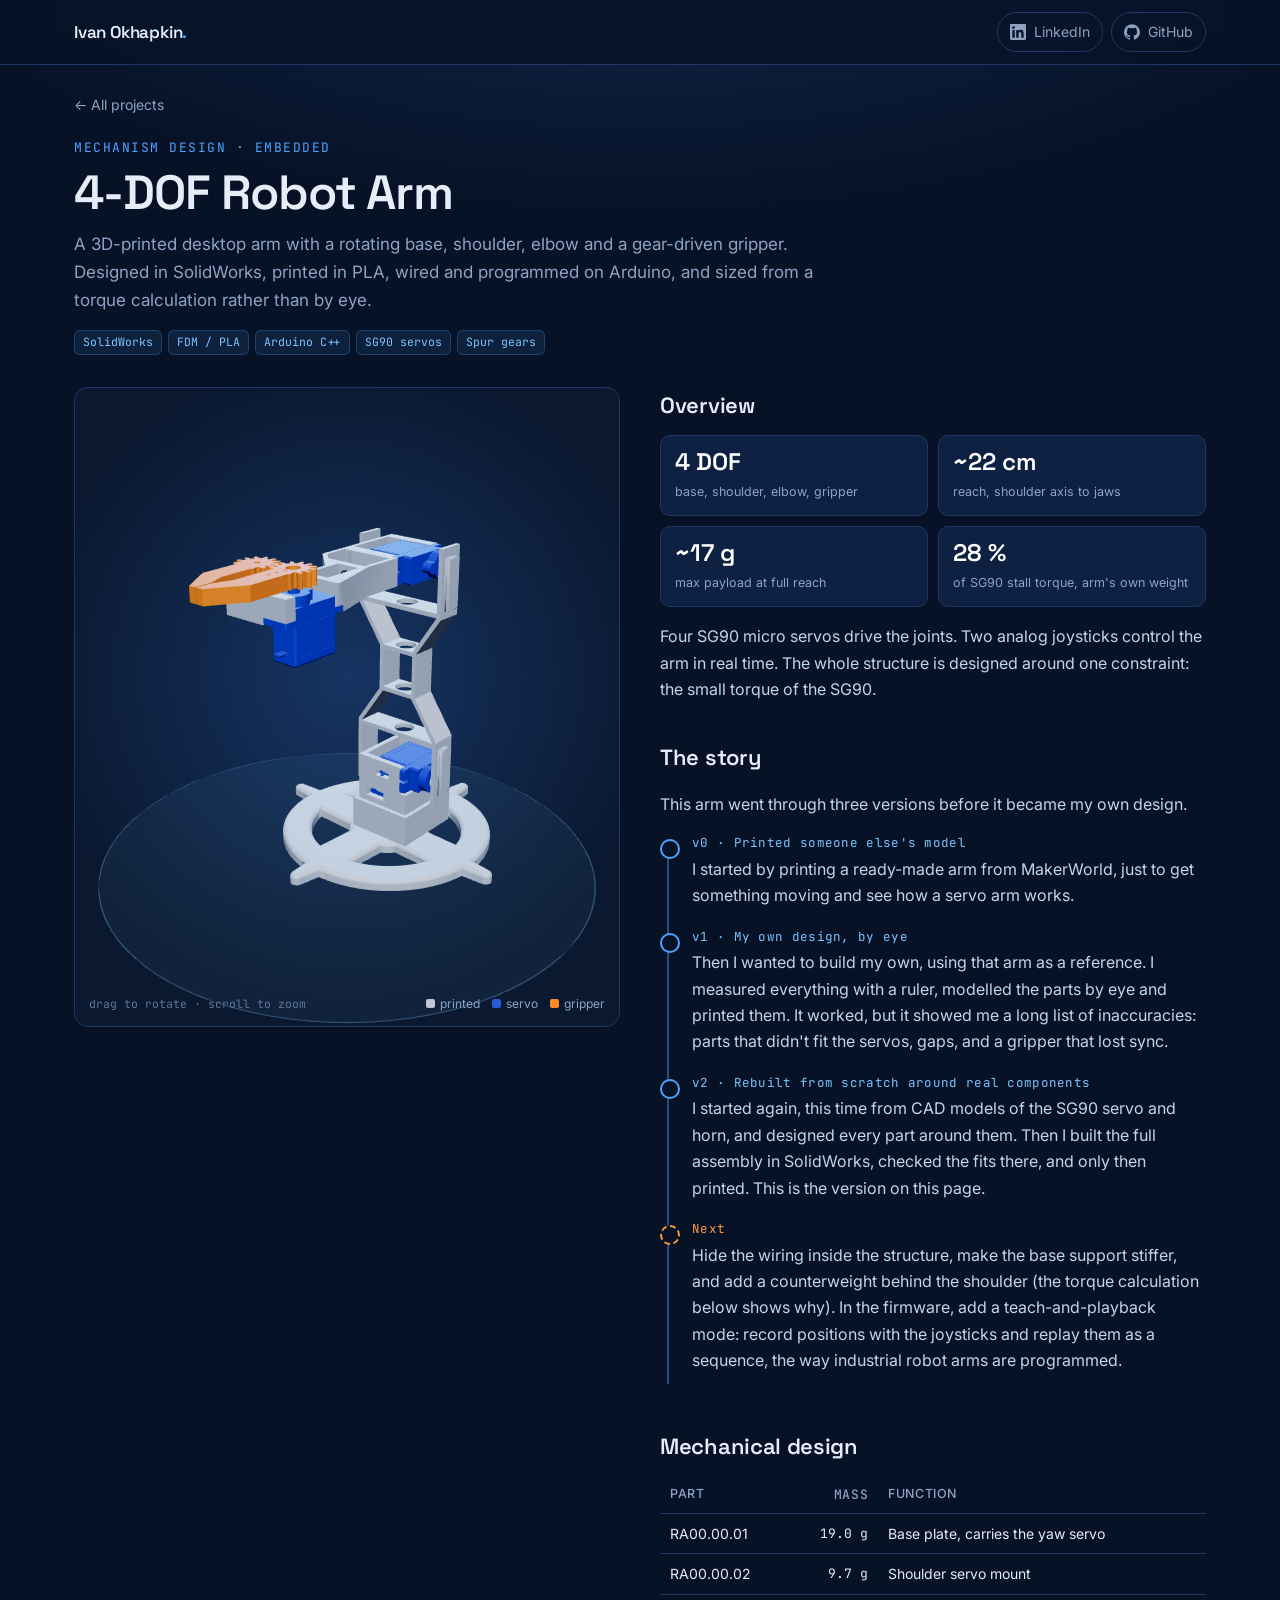
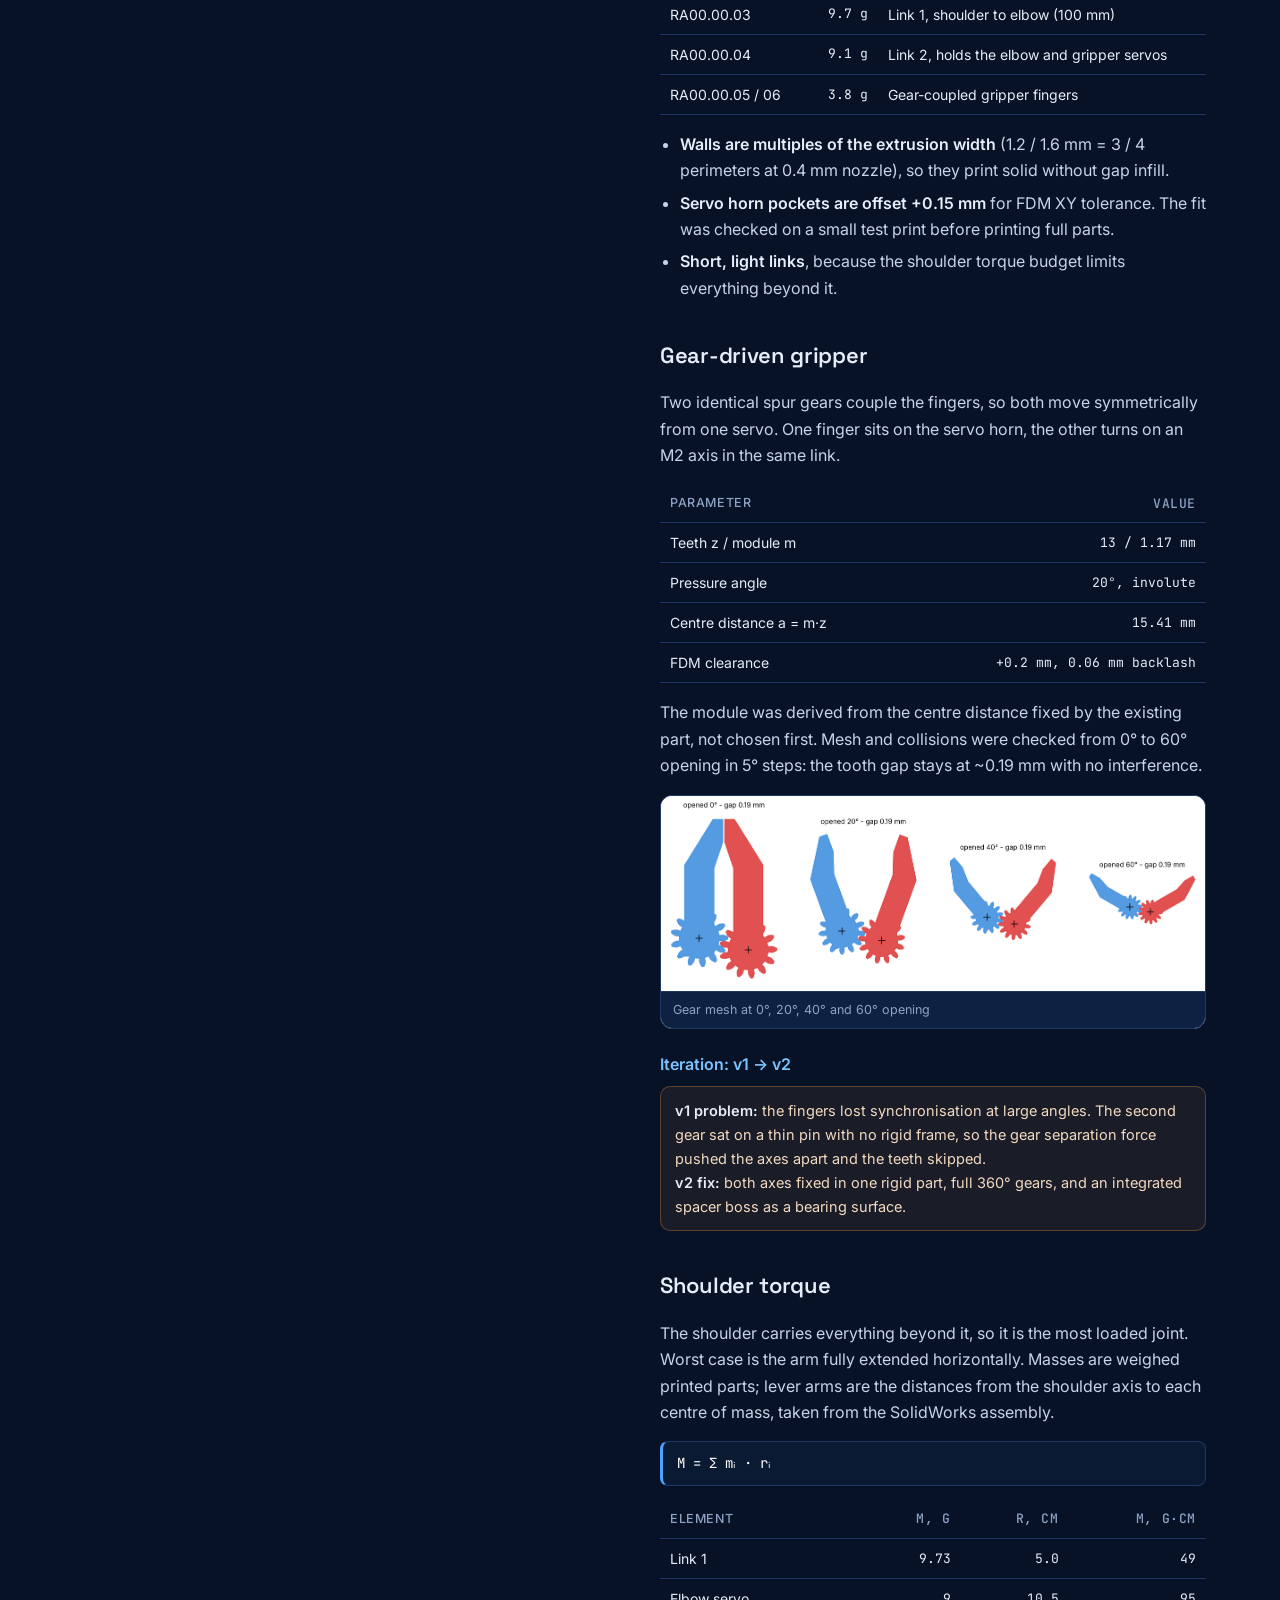
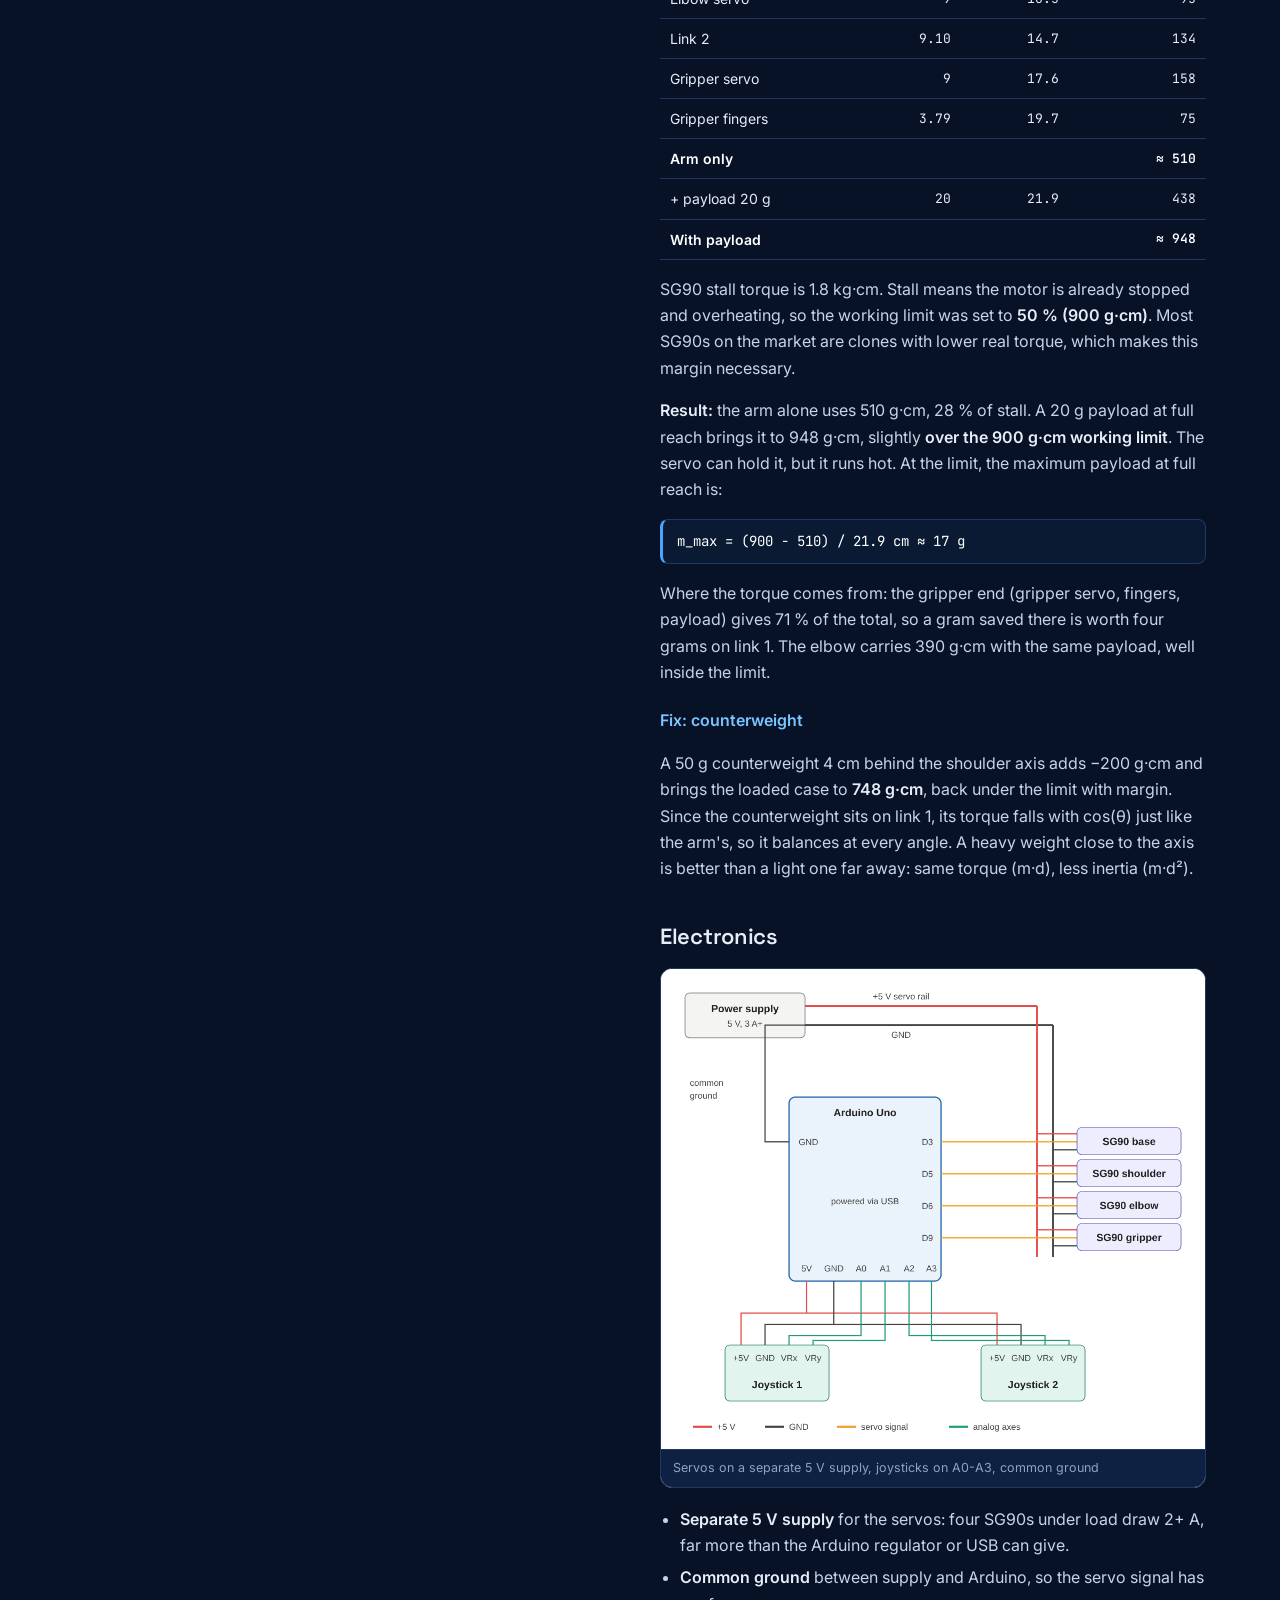
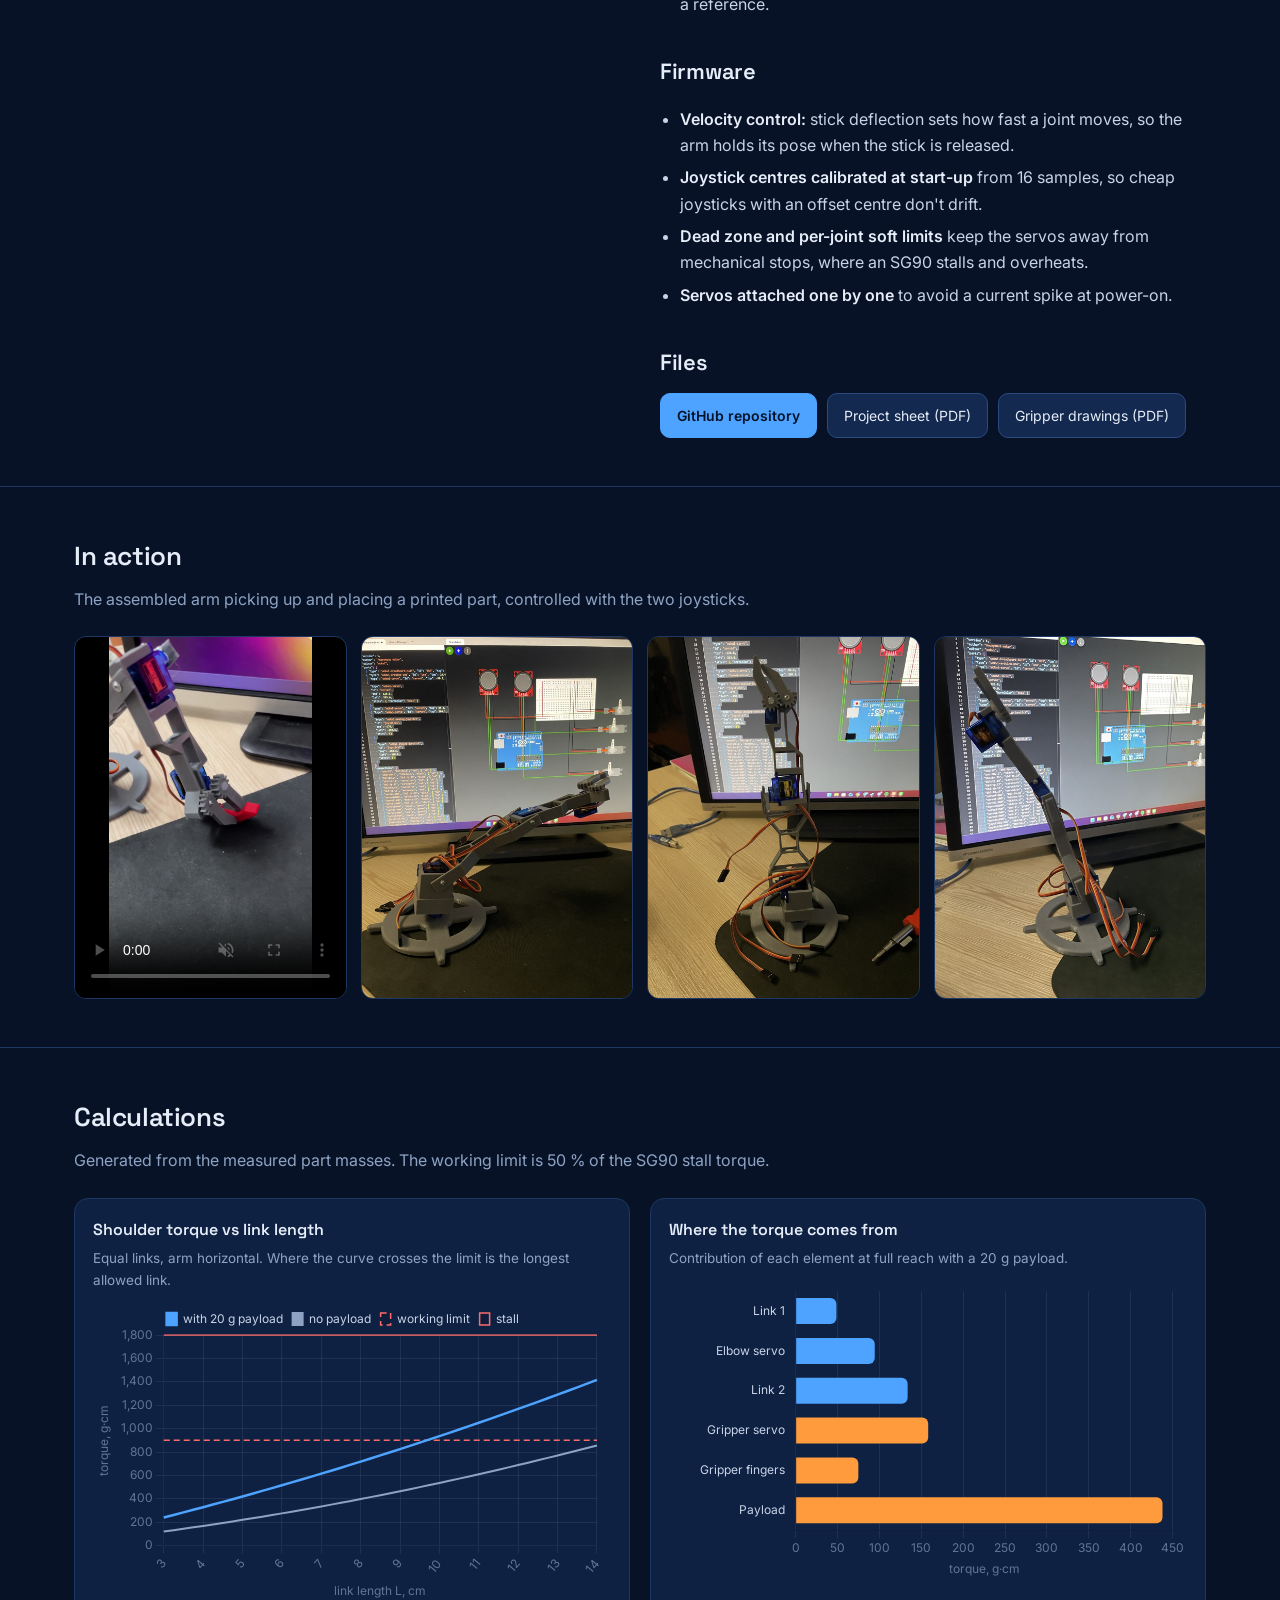
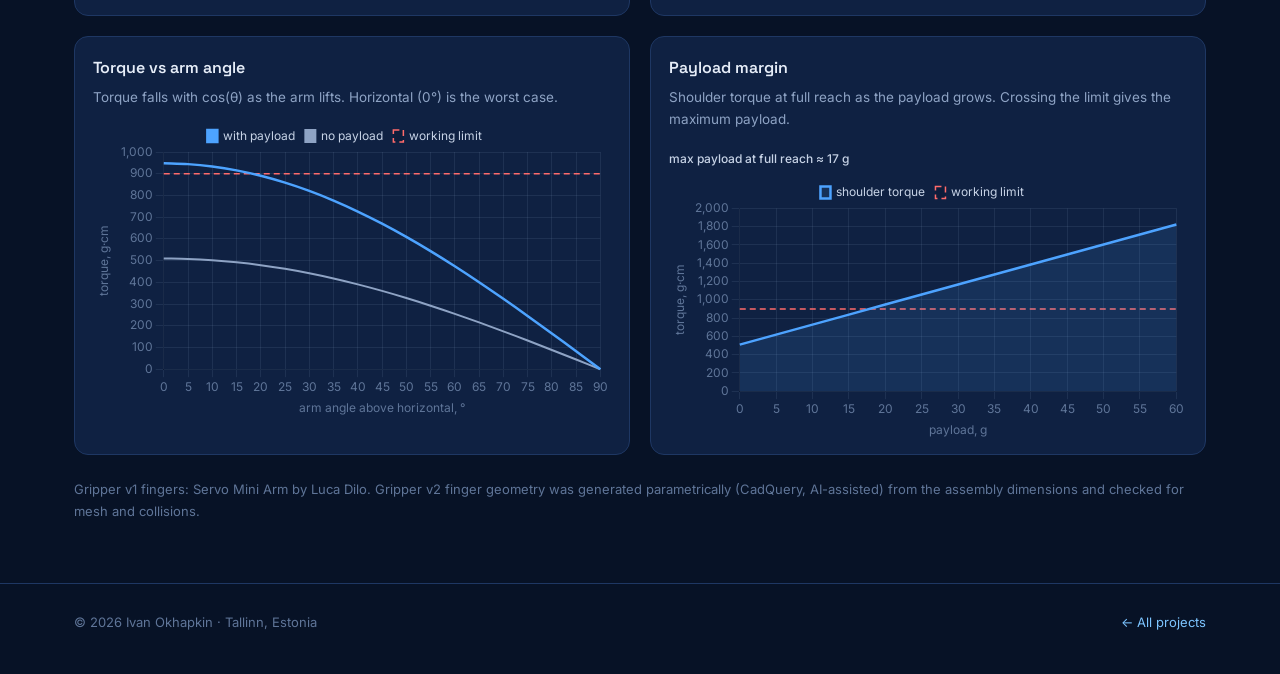
==== projects/robot-arm/index.html @ 3d574027 "Portfolio site: robot arm and engine projects" ====
<!doctype html>
<html lang="en">
<head>
  <meta charset="utf-8">
  <meta name="viewport" content="width=device-width, initial-scale=1">
  <title>4-DOF Robot Arm - Ivan Okhapkin</title>
  <meta name="description" content="3D-printed 4-DOF robot arm on SG90 servos with a gear-driven gripper, designed in SolidWorks and controlled by Arduino.">
  <link rel="icon" href="data:image/svg+xml,<svg xmlns='http://www.w3.org/2000/svg' viewBox='0 0 32 32'><rect width='32' height='32' rx='7' fill='%230f2142'/><text x='16' y='22' font-size='16' text-anchor='middle' fill='%234da3ff' font-family='Arial' font-weight='700'>IO</text></svg>">
  <link rel="preconnect" href="https://fonts.googleapis.com">
  <link rel="preconnect" href="https://fonts.gstatic.com" crossorigin>
  <link href="https://fonts.googleapis.com/css2?family=Inter:wght@400;500;600&family=JetBrains+Mono:wght@400;500&family=Space+Grotesk:wght@500;600&display=swap" rel="stylesheet">
  <link rel="stylesheet" href="../../assets/css/style.css">
  <script type="importmap">
    { "imports": {
      "three": "../../assets/vendor/three/three.module.js",
      "three/addons/": "../../assets/vendor/three/addons/"
    } }
  </script>
</head>
<body>
  <header class="site-header">
    <div class="wrap">
      <a class="brand" href="../../index.html">Ivan Okhapkin<span>.</span></a>
      <nav class="links">
        <a class="icon-link" href="https://www.linkedin.com/in/idokhapkin" target="_blank" rel="noopener"><svg viewBox="0 0 24 24"><path d="M20.45 20.45h-3.56v-5.57c0-1.33-.02-3.04-1.85-3.04-1.86 0-2.14 1.45-2.14 2.94v5.67H9.35V9h3.41v1.56h.05c.48-.9 1.64-1.85 3.37-1.85 3.6 0 4.27 2.37 4.27 5.46v6.28zM5.34 7.43a2.06 2.06 0 1 1 0-4.13 2.06 2.06 0 0 1 0 4.13zM7.12 20.45H3.56V9h3.56v11.45zM22.22 0H1.77C.79 0 0 .77 0 1.73v20.54C0 23.23.79 24 1.77 24h20.45c.98 0 1.78-.77 1.78-1.73V1.73C24 .77 23.2 0 22.22 0z"/></svg><span class="label">LinkedIn</span></a>
        <a class="icon-link" href="https://github.com/cxvm" target="_blank" rel="noopener"><svg viewBox="0 0 24 24"><path d="M12 .3a12 12 0 0 0-3.8 23.38c.6.12.83-.26.83-.57v-2.23c-3.34.73-4.04-1.42-4.04-1.42-.55-1.4-1.34-1.77-1.34-1.77-1.08-.74.09-.73.09-.73 1.2.09 1.83 1.24 1.83 1.24 1.07 1.83 2.8 1.3 3.49 1 .1-.78.42-1.31.76-1.61-2.67-.3-5.47-1.33-5.47-5.93 0-1.31.47-2.38 1.24-3.22-.14-.3-.54-1.52.1-3.18 0 0 1-.32 3.3 1.23a11.5 11.5 0 0 1 6 0c2.28-1.55 3.29-1.23 3.29-1.23.64 1.66.24 2.88.12 3.18a4.65 4.65 0 0 1 1.23 3.22c0 4.61-2.8 5.63-5.48 5.92.42.36.81 1.1.81 2.22v3.29c0 .32.21.7.82.58A12 12 0 0 0 12 .3"/></svg><span class="label">GitHub</span></a>
      </nav>
    </div>
  </header>

  <main class="wrap">
    <a class="back" href="../../index.html">← All projects</a>
    <section class="project-head">
      <div class="eyebrow">Mechanism design · Embedded</div>
      <h1>4-DOF Robot Arm</h1>
      <p class="lead">A 3D-printed desktop arm with a rotating base, shoulder, elbow and a gear-driven gripper. Designed in SolidWorks, printed in PLA, wired and programmed on Arduino, and sized from a torque calculation rather than by eye.</p>
      <div class="tags"><span class="tag">SolidWorks</span><span class="tag">FDM / PLA</span><span class="tag">Arduino C++</span><span class="tag">SG90 servos</span><span class="tag">Spur gears</span></div>
    </section>

    <section class="layout">
      <div class="viewer-col">
        <div class="viewer" data-model="model.json">
          <div class="viewer-hint">drag to rotate · scroll to zoom</div>
          <div class="viewer-legend"><span><i style="background:#c0c8d7"></i>printed</span><span><i style="background:#2a5ad8"></i>servo</span><span><i style="background:#ff8c28"></i>gripper</span></div>
        </div>
      </div>

      <article class="content">
        <h2>Overview</h2>
        <div class="stats">
          <div class="stat"><b>4 DOF</b><span>base, shoulder, elbow, gripper</span></div>
          <div class="stat"><b>~22 cm</b><span>reach, shoulder axis to jaws</span></div>
          <div class="stat"><b>~17 g</b><span>max payload at full reach</span></div>
          <div class="stat"><b>28 %</b><span>of SG90 stall torque, arm's own weight</span></div>
        </div>
        <p>Four SG90 micro servos drive the joints. Two analog joysticks control the arm in real time. The whole structure is designed around one constraint: the small torque of the SG90.</p>

        <h2>The story</h2>
        <p>This arm went through three versions before it became my own design.</p>
        <ol class="timeline">
          <li><span class="step">v0 · Printed someone else's model</span>I started by printing a ready-made arm from MakerWorld, just to get something moving and see how a servo arm works.</li>
          <li><span class="step">v1 · My own design, by eye</span>Then I wanted to build my own, using that arm as a reference. I measured everything with a ruler, modelled the parts by eye and printed them. It worked, but it showed me a long list of inaccuracies: parts that didn't fit the servos, gaps, and a gripper that lost sync.</li>
          <li><span class="step">v2 · Rebuilt from scratch around real components</span>I started again, this time from CAD models of the SG90 servo and horn, and designed every part around them. Then I built the full assembly in SolidWorks, checked the fits there, and only then printed. This is the version on this page.</li>
          <li class="next"><span class="step">Next</span>Hide the wiring inside the structure, make the base support stiffer, and add a counterweight behind the shoulder (the torque calculation below shows why). In the firmware, add a teach-and-playback mode: record positions with the joysticks and replay them as a sequence, the way industrial robot arms are programmed.</li>
        </ol>

        <h2>Mechanical design</h2>
        <table>
          <tr><th>Part</th><th class="num">Mass</th><th>Function</th></tr>
          <tr><td>RA00.00.01</td><td class="num">19.0 g</td><td>Base plate, carries the yaw servo</td></tr>
          <tr><td>RA00.00.02</td><td class="num">9.7 g</td><td>Shoulder servo mount</td></tr>
          <tr><td>RA00.00.03</td><td class="num">9.7 g</td><td>Link 1, shoulder to elbow (100 mm)</td></tr>
          <tr><td>RA00.00.04</td><td class="num">9.1 g</td><td>Link 2, holds the elbow and gripper servos</td></tr>
          <tr><td>RA00.00.05 / 06</td><td class="num">3.8 g</td><td>Gear-coupled gripper fingers</td></tr>
        </table>
        <ul>
          <li><strong>Walls are multiples of the extrusion width</strong> (1.2 / 1.6 mm = 3 / 4 perimeters at 0.4 mm nozzle), so they print solid without gap infill.</li>
          <li><strong>Servo horn pockets are offset +0.15 mm</strong> for FDM XY tolerance. The fit was checked on a small test print before printing full parts.</li>
          <li><strong>Short, light links</strong>, because the shoulder torque budget limits everything beyond it.</li>
        </ul>

        <h2>Gear-driven gripper</h2>
        <p>Two identical spur gears couple the fingers, so both move symmetrically from one servo. One finger sits on the servo horn, the other turns on an M2 axis in the same link.</p>
        <table>
          <tr><th>Parameter</th><th class="num">Value</th></tr>
          <tr><td>Teeth z / module m</td><td class="num">13 / 1.17 mm</td></tr>
          <tr><td>Pressure angle</td><td class="num">20°, involute</td></tr>
          <tr><td>Centre distance a = m·z</td><td class="num">15.41 mm</td></tr>
          <tr><td>FDM clearance</td><td class="num">+0.2 mm, 0.06 mm backlash</td></tr>
        </table>
        <p>The module was derived from the centre distance fixed by the existing part, not chosen first. Mesh and collisions were checked from 0° to 60° opening in 5° steps: the tooth gap stays at ~0.19 mm with no interference.</p>
        <figure class="figure"><img src="media/gripper_mesh_check.png" alt="Gear mesh check at 0, 20, 40 and 60 degrees"><figcaption>Gear mesh at 0°, 20°, 40° and 60° opening</figcaption></figure>

        <h3>Iteration: v1 → v2</h3>
        <div class="note"><strong>v1 problem:</strong> the fingers lost synchronisation at large angles. The second gear sat on a thin pin with no rigid frame, so the gear separation force pushed the axes apart and the teeth skipped.<br><strong>v2 fix:</strong> both axes fixed in one rigid part, full 360° gears, and an integrated spacer boss as a bearing surface.</div>

        <h2>Shoulder torque</h2>
        <p>The shoulder carries everything beyond it, so it is the most loaded joint. Worst case is the arm fully extended horizontally. Masses are weighed printed parts; lever arms are the distances from the shoulder axis to each centre of mass, taken from the SolidWorks assembly.</p>
        <div class="formula">M = Σ mᵢ · rᵢ</div>
        <table>
          <tr><th>Element</th><th class="num">m, g</th><th class="num">r, cm</th><th class="num">M, g·cm</th></tr>
          <tr><td>Link 1</td><td class="num">9.73</td><td class="num">5.0</td><td class="num">49</td></tr>
          <tr><td>Elbow servo</td><td class="num">9</td><td class="num">10.5</td><td class="num">95</td></tr>
          <tr><td>Link 2</td><td class="num">9.10</td><td class="num">14.7</td><td class="num">134</td></tr>
          <tr><td>Gripper servo</td><td class="num">9</td><td class="num">17.6</td><td class="num">158</td></tr>
          <tr><td>Gripper fingers</td><td class="num">3.79</td><td class="num">19.7</td><td class="num">75</td></tr>
          <tr class="total"><td>Arm only</td><td></td><td></td><td class="num">≈ 510</td></tr>
          <tr><td>+ payload 20 g</td><td class="num">20</td><td class="num">21.9</td><td class="num">438</td></tr>
          <tr class="total"><td>With payload</td><td></td><td></td><td class="num">≈ 948</td></tr>
        </table>
        <p>SG90 stall torque is 1.8 kg·cm. Stall means the motor is already stopped and overheating, so the working limit was set to <strong>50 % (900 g·cm)</strong>. Most SG90s on the market are clones with lower real torque, which makes this margin necessary.</p>
        <p><strong>Result:</strong> the arm alone uses 510 g·cm, 28 % of stall. A 20 g payload at full reach brings it to 948 g·cm, slightly <strong>over the 900 g·cm working limit</strong>. The servo can hold it, but it runs hot. At the limit, the maximum payload at full reach is:</p>
        <div class="formula">m_max = (900 − 510) / 21.9 cm ≈ 17 g</div>
        <p>Where the torque comes from: the gripper end (gripper servo, fingers, payload) gives 71 % of the total, so a gram saved there is worth four grams on link 1. The elbow carries 390 g·cm with the same payload, well inside the limit.</p>
        <h3>Fix: counterweight</h3>
        <p>A 50 g counterweight 4 cm behind the shoulder axis adds −200 g·cm and brings the loaded case to <strong>748 g·cm</strong>, back under the limit with margin. Since the counterweight sits on link 1, its torque falls with cos(θ) just like the arm's, so it balances at every angle. A heavy weight close to the axis is better than a light one far away: same torque (m·d), less inertia (m·d²).</p>

        <h2>Electronics</h2>
        <figure class="figure"><img src="media/wiring.png" alt="Wiring diagram"><figcaption>Servos on a separate 5 V supply, joysticks on A0-A3, common ground</figcaption></figure>
        <ul>
          <li><strong>Separate 5 V supply</strong> for the servos: four SG90s under load draw 2+ A, far more than the Arduino regulator or USB can give.</li>
          <li><strong>Common ground</strong> between supply and Arduino, so the servo signal has a reference.</li>
        </ul>

        <h2>Firmware</h2>
        <ul>
          <li><strong>Velocity control:</strong> stick deflection sets how fast a joint moves, so the arm holds its pose when the stick is released.</li>
          <li><strong>Joystick centres calibrated at start-up</strong> from 16 samples, so cheap joysticks with an offset centre don't drift.</li>
          <li><strong>Dead zone and per-joint soft limits</strong> keep the servos away from mechanical stops, where an SG90 stalls and overheats.</li>
          <li><strong>Servos attached one by one</strong> to avoid a current spike at power-on.</li>
        </ul>

        <h2>Files</h2>
        <div class="files">
          <a class="btn primary" href="https://github.com/cxvm/arduino-robot-arm" target="_blank" rel="noopener">GitHub repository</a>
          <a class="btn" href="files/robot-arm-portfolio.pdf" target="_blank">Project sheet (PDF)</a>
          <a class="btn" href="files/gripper-drawings.pdf" target="_blank">Gripper drawings (PDF)</a>
        </div>
      </article>
    </section>
  </main>

  <section class="band" id="media">
    <div class="wrap">
      <h2>In action</h2>
      <p class="sub">The assembled arm picking up and placing a printed part, controlled with the two joysticks.</p>
      <div class="gallery" id="gallery">
        <video src="media/demo.mp4" poster="media/demo-poster.jpg" controls muted loop playsinline preload="metadata"></video>
        <img src="media/photo-1.jpg" alt="Robot arm photo">
        <img src="media/photo-2.jpg" alt="Robot arm photo">
        <img src="media/photo-3.jpg" alt="Robot arm photo">
      </div>
    </div>
  </section>

  <section class="band">
    <div class="wrap">
      <h2>Calculations</h2>
      <p class="sub">Generated from the measured part masses. The working limit is 50 % of the SG90 stall torque.</p>
      <div class="charts">
        <div class="chart-card"><h3>Shoulder torque vs link length</h3><p>Equal links, arm horizontal. Where the curve crosses the limit is the longest allowed link.</p><div class="chart-box"><canvas id="c-length"></canvas></div></div>
        <div class="chart-card"><h3>Where the torque comes from</h3><p>Contribution of each element at full reach with a 20 g payload.</p><div class="chart-box"><canvas id="c-split"></canvas></div></div>
        <div class="chart-card"><h3>Torque vs arm angle</h3><p>Torque falls with cos(θ) as the arm lifts. Horizontal (0°) is the worst case.</p><div class="chart-box"><canvas id="c-angle"></canvas></div></div>
        <div class="chart-card"><h3>Payload margin</h3><p>Shoulder torque at full reach as the payload grows. Crossing the limit gives the maximum payload.</p><div class="chart-box"><canvas id="c-payload"></canvas></div></div>
      </div>
      <p style="color:var(--dim);font-size:13px;margin-top:24px">Gripper v1 fingers: Servo Mini Arm by Luca Dilo. Gripper v2 finger geometry was generated parametrically (CadQuery, AI-assisted) from the assembly dimensions and checked for mesh and collisions.</p>
    </div>
  </section>

  <footer class="site-footer">
    <div class="wrap"><span>© <span id="y"></span> Ivan Okhapkin · Tallinn, Estonia</span><a href="../../index.html">← All projects</a></div>
  </footer>

  <script type="module" src="../../assets/js/viewer.js"></script>
  <script src="../../assets/vendor/chart.umd.min.js"></script>
  <script src="../../assets/js/charts.js"></script>
  <script>
    document.getElementById("y").textContent = new Date().getFullYear();
    // show only the media files that exist; hide the whole section if none do
    (function () {
      const g = document.getElementById("gallery");
      const items = [...g.children];
      let pending = items.length;
      const done = () => { if (--pending === 0 && !g.children.length) document.getElementById("media").remove(); };
      items.forEach((el) => {
        const src = el.getAttribute("src");
        el.removeAttribute("src");
        const ok = () => { el.setAttribute("src", src); done(); };
        const bad = () => { el.remove(); done(); };
        if (el.tagName === "VIDEO") fetch(src, { method: "HEAD" }).then((r) => (r.ok ? ok() : bad())).catch(bad);
        else { const p = new Image(); p.onload = ok; p.onerror = bad; p.src = src; }
      });
    })();
  </script>
  <script>
    // chart data for this project
    armCharts({
      limit: 900, stall: 1800,
      density: 0.95,            // g per cm of link (weighed parts)
      elbowServo: 9, endMass: 12.79, payload: 20,
      L1: 10, L2: 11.9,
      parts: [["Link 1", 9.73, 5.0], ["Elbow servo", 9, 10.49], ["Link 2", 9.1, 14.69], ["Gripper servo", 9, 17.58], ["Gripper fingers", 3.79, 19.74], ["Payload", 20, 21.9]]
    });
  </script>
</body>
</html>
---- assets/css/style.css ----
:root {
  --bg: #071226;
  --bg-2: #0b1a33;
  --card: #0f2142;
  --card-2: #13294f;
  --line: #1e3763;
  --line-2: #2a4a80;
  --text: #e6edf8;
  --muted: #8ea3c4;
  --dim: #5f7598;
  --accent: #4da3ff;
  --accent-2: #7cc4ff;
  --warm: #ff9a3d;
  --danger: #ff6b6b;
  --radius: 14px;
  --font-head: "Space Grotesk", system-ui, sans-serif;
  --font-body: "Inter", system-ui, sans-serif;
  --font-mono: "JetBrains Mono", ui-monospace, monospace;
}

* { box-sizing: border-box; }
html { scroll-behavior: smooth; }
body {
  margin: 0;
  background:
    radial-gradient(1200px 600px at 50% -200px, #12305e 0%, transparent 70%),
    var(--bg);
  color: var(--text);
  font-family: var(--font-body);
  font-size: 16px;
  line-height: 1.65;
  min-height: 100vh;
  -webkit-font-smoothing: antialiased;
}
a { color: var(--accent-2); text-decoration: none; }
a:hover { color: #fff; }
img { max-width: 100%; display: block; }

.wrap { max-width: 1180px; margin: 0 auto; padding: 0 24px; }

/* ---------- header ---------- */
.site-header {
  position: sticky; top: 0; z-index: 10;
  backdrop-filter: blur(10px);
  background: rgba(7, 18, 38, 0.72);
  border-bottom: 1px solid var(--line);
}
.site-header .wrap { display: flex; align-items: center; justify-content: space-between; height: 64px; }
.brand { font-family: var(--font-head); font-weight: 600; font-size: 17px; color: var(--text); letter-spacing: -0.2px; }
.brand span { color: var(--accent); }
.links { display: flex; gap: 8px; }
.icon-link {
  display: inline-flex; align-items: center; gap: 8px;
  padding: 7px 12px; border: 1px solid var(--line); border-radius: 999px;
  color: var(--muted); font-size: 14px; transition: border-color .2s, color .2s;
}
.icon-link:hover { border-color: var(--accent); color: var(--text); }
.icon-link svg { width: 16px; height: 16px; fill: currentColor; }

/* ---------- hero ---------- */
.hero { padding: 88px 0 48px; text-align: center; }
.eyebrow { font-family: var(--font-mono); font-size: 13px; color: var(--accent); letter-spacing: 1.5px; text-transform: uppercase; }
.hero h1 { font-family: var(--font-head); font-size: clamp(36px, 6vw, 60px); line-height: 1.05; margin: 14px 0 16px; letter-spacing: -1.5px; font-weight: 600; }
.hero p { color: var(--muted); max-width: 620px; margin: 0 auto; font-size: 17px; }

/* ---------- project grid ---------- */
.section-title { font-family: var(--font-head); font-size: 14px; color: var(--dim); text-transform: uppercase; letter-spacing: 2px; text-align: center; margin: 24px 0 24px; }
.grid { display: flex; flex-wrap: wrap; justify-content: center; gap: 24px; padding-bottom: 96px; }
.card {
  width: 360px; max-width: 100%;
  background: linear-gradient(180deg, var(--card-2), var(--card));
  border: 1px solid var(--line); border-radius: var(--radius); overflow: hidden;
  color: var(--text); transition: transform .25s, border-color .25s, box-shadow .25s;
}
.card:hover { transform: translateY(-4px); border-color: var(--line-2); box-shadow: 0 18px 40px -18px rgba(77, 163, 255, .35); color: var(--text); }
.card.featured { width: 560px; }
.card-thumb { aspect-ratio: 16 / 10; background: radial-gradient(circle at 50% 40%, #1a3a6e, #0b1a33 70%); overflow: hidden; }
.card-thumb img { width: 100%; height: 100%; object-fit: cover; transition: transform .5s; }
.card:hover .card-thumb img { transform: scale(1.04); }
.card-body { padding: 18px 20px 20px; }
.card-body h3 { font-family: var(--font-head); font-size: 21px; margin: 0 0 6px; font-weight: 600; letter-spacing: -0.3px; }
.card-body p { margin: 0 0 14px; color: var(--muted); font-size: 14.5px; }
.tags { display: flex; flex-wrap: wrap; gap: 6px; }
.tag { font-family: var(--font-mono); font-size: 11.5px; color: var(--accent-2); background: rgba(77, 163, 255, .1); border: 1px solid rgba(77, 163, 255, .25); padding: 2px 8px; border-radius: 6px; }

/* ---------- project page ---------- */
.back { display: inline-flex; align-items: center; gap: 6px; color: var(--muted); font-size: 14px; margin: 28px 0 0; }
.project-head { padding: 20px 0 8px; }
.project-head h1 { font-family: var(--font-head); font-size: clamp(32px, 5vw, 48px); margin: 8px 0 10px; letter-spacing: -1px; font-weight: 600; line-height: 1.1; }
.project-head .lead { color: var(--muted); max-width: 760px; font-size: 17px; margin: 0 0 16px; }

.layout { display: grid; grid-template-columns: minmax(0, 1fr) minmax(0, 1fr); gap: 40px; padding: 24px 0 40px; }
.viewer-col { position: relative; }
.viewer {
  position: sticky; top: 88px;
  height: min(72vh, 640px);
  border: 1px solid var(--line); border-radius: var(--radius);
  background: radial-gradient(circle at 50% 45%, #163563 0%, #0a1830 72%);
  overflow: hidden;
}
.viewer canvas { display: block; width: 100%; height: 100%; cursor: grab; }
.viewer canvas:active { cursor: grabbing; }
.viewer-hint { position: absolute; left: 14px; bottom: 12px; font-family: var(--font-mono); font-size: 11.5px; color: var(--dim); pointer-events: none; }
.viewer-legend { position: absolute; right: 14px; bottom: 12px; display: flex; gap: 12px; font-size: 12px; color: var(--muted); pointer-events: none; }
.viewer-legend i { display: inline-block; width: 9px; height: 9px; border-radius: 2px; margin-right: 5px; vertical-align: 0; }
.viewer-empty { position: absolute; inset: 0; display: flex; flex-direction: column; align-items: center; justify-content: center; color: var(--dim); font-family: var(--font-mono); font-size: 13px; text-align: center; padding: 24px; }
.viewer-loading { position: absolute; inset: 0; display: flex; align-items: center; justify-content: center; color: var(--dim); font-family: var(--font-mono); font-size: 13px; }

.content h2 { font-family: var(--font-head); font-size: 22px; font-weight: 600; margin: 36px 0 12px; letter-spacing: -0.3px; }
.content h2:first-child { margin-top: 0; }
.content h3 { font-size: 16px; margin: 22px 0 8px; color: var(--accent-2); font-weight: 600; }
.content p, .content li { color: #c7d3e6; }
.content ul { padding-left: 20px; }
.content li { margin-bottom: 6px; }
.content strong { color: var(--text); font-weight: 600; }

.stats { display: grid; grid-template-columns: repeat(2, 1fr); gap: 10px; margin: 0 0 8px; }
.stat { background: var(--card); border: 1px solid var(--line); border-radius: 10px; padding: 12px 14px; }
.stat b { display: block; font-family: var(--font-head); font-size: 24px; font-weight: 600; color: #fff; line-height: 1.2; }
.stat span { font-size: 12.5px; color: var(--muted); }

table { width: 100%; border-collapse: collapse; font-size: 14px; margin: 8px 0 16px; }
th, td { text-align: left; padding: 8px 10px; border-bottom: 1px solid var(--line); }
th { color: var(--muted); font-weight: 500; font-size: 12.5px; text-transform: uppercase; letter-spacing: .6px; }
td.num, th.num { text-align: right; font-family: var(--font-mono); font-size: 13px; }
tr.total td { color: #fff; font-weight: 600; border-top: 1px solid var(--line-2); }

.formula { font-family: var(--font-mono); background: var(--bg-2); border: 1px solid var(--line); border-left: 3px solid var(--accent); border-radius: 8px; padding: 10px 14px; margin: 10px 0 14px; color: #fff; font-size: 14px; overflow-x: auto; }
.note { background: rgba(255, 154, 61, .08); border: 1px solid rgba(255, 154, 61, .3); border-radius: 10px; padding: 12px 14px; color: #f3d9bf; font-size: 14.5px; }

.figure { margin: 14px 0 18px; border: 1px solid var(--line); border-radius: 12px; overflow: hidden; background: #fff; }
.figure.dark { background: var(--card); }
.figure figcaption { font-size: 12.5px; color: var(--muted); padding: 8px 12px; background: var(--card); border-top: 1px solid var(--line); }

.files { display: flex; flex-wrap: wrap; gap: 10px; margin: 8px 0; }
.btn { display: inline-flex; align-items: center; gap: 8px; padding: 10px 16px; border-radius: 10px; border: 1px solid var(--line-2); background: var(--card-2); color: var(--text); font-size: 14px; transition: border-color .2s, background .2s; }
.btn:hover { border-color: var(--accent); background: #183463; color: #fff; }
.btn.primary { background: var(--accent); border-color: var(--accent); color: #04122a; font-weight: 600; }
.btn.primary:hover { background: var(--accent-2); }

/* ---------- full-width sections below the layout ---------- */
.band { border-top: 1px solid var(--line); padding: 48px 0; }
.band h2 { font-family: var(--font-head); font-size: 26px; font-weight: 600; margin: 0 0 8px; letter-spacing: -0.4px; }
.band .sub { color: var(--muted); margin: 0 0 24px; max-width: 760px; }
.gallery { display: grid; grid-template-columns: repeat(auto-fill, minmax(220px, 1fr)); gap: 14px; }
.gallery img, .gallery video { width: 100%; border-radius: 12px; border: 1px solid var(--line); aspect-ratio: 3 / 4; object-fit: cover; background: var(--card); }
.gallery video { object-fit: contain; background: #000; }
.charts { display: grid; grid-template-columns: repeat(2, minmax(0, 1fr)); gap: 20px; }
.chart-card { background: var(--card); border: 1px solid var(--line); border-radius: var(--radius); padding: 18px 18px 12px; }
.chart-card h3 { font-family: var(--font-head); font-size: 16px; font-weight: 600; margin: 0 0 4px; }
.chart-card p { color: var(--muted); font-size: 13.5px; margin: 0 0 12px; }
.chart-box { position: relative; height: 300px; }

.site-footer { border-top: 1px solid var(--line); padding: 28px 0 40px; color: var(--dim); font-size: 13px; }
.site-footer .wrap { display: flex; justify-content: space-between; flex-wrap: wrap; gap: 12px; }

@media (max-width: 900px) {
  .layout { grid-template-columns: 1fr; gap: 24px; }
  .viewer { position: relative; top: 0; height: 56vh; min-height: 320px; }
  .charts { grid-template-columns: 1fr; }
}
@media (max-width: 520px) {
  .wrap { padding: 0 16px; }
  .hero { padding: 56px 0 32px; }
  .links .label { display: none; }
  .card.featured { width: 100%; }
}

/* ---------- project story timeline ---------- */
.timeline { list-style: none; padding: 0; margin: 12px 0 8px; position: relative; }
.timeline::before { content: ""; position: absolute; left: 7px; top: 8px; bottom: 8px; width: 2px; background: var(--line-2); }
.timeline li { position: relative; padding: 0 0 18px 32px; margin: 0; }
.timeline li::before { content: ""; position: absolute; left: 0; top: 6px; width: 16px; height: 16px; border-radius: 50%; background: var(--bg); border: 2px solid var(--accent); }
.timeline li.next::before { border-style: dashed; border-color: var(--warm); }
.timeline .step { display: block; font-family: var(--font-mono); font-size: 12.5px; color: var(--accent-2); margin-bottom: 2px; letter-spacing: .3px; }
.timeline li.next .step { color: var(--warm); }
.grid.featured-row { padding-bottom: 24px; }
.card-thumb:empty::after { content: "3D model coming soon"; display: flex; height: 100%; align-items: center; justify-content: center; font-family: var(--font-mono); font-size: 12px; color: var(--dim); }
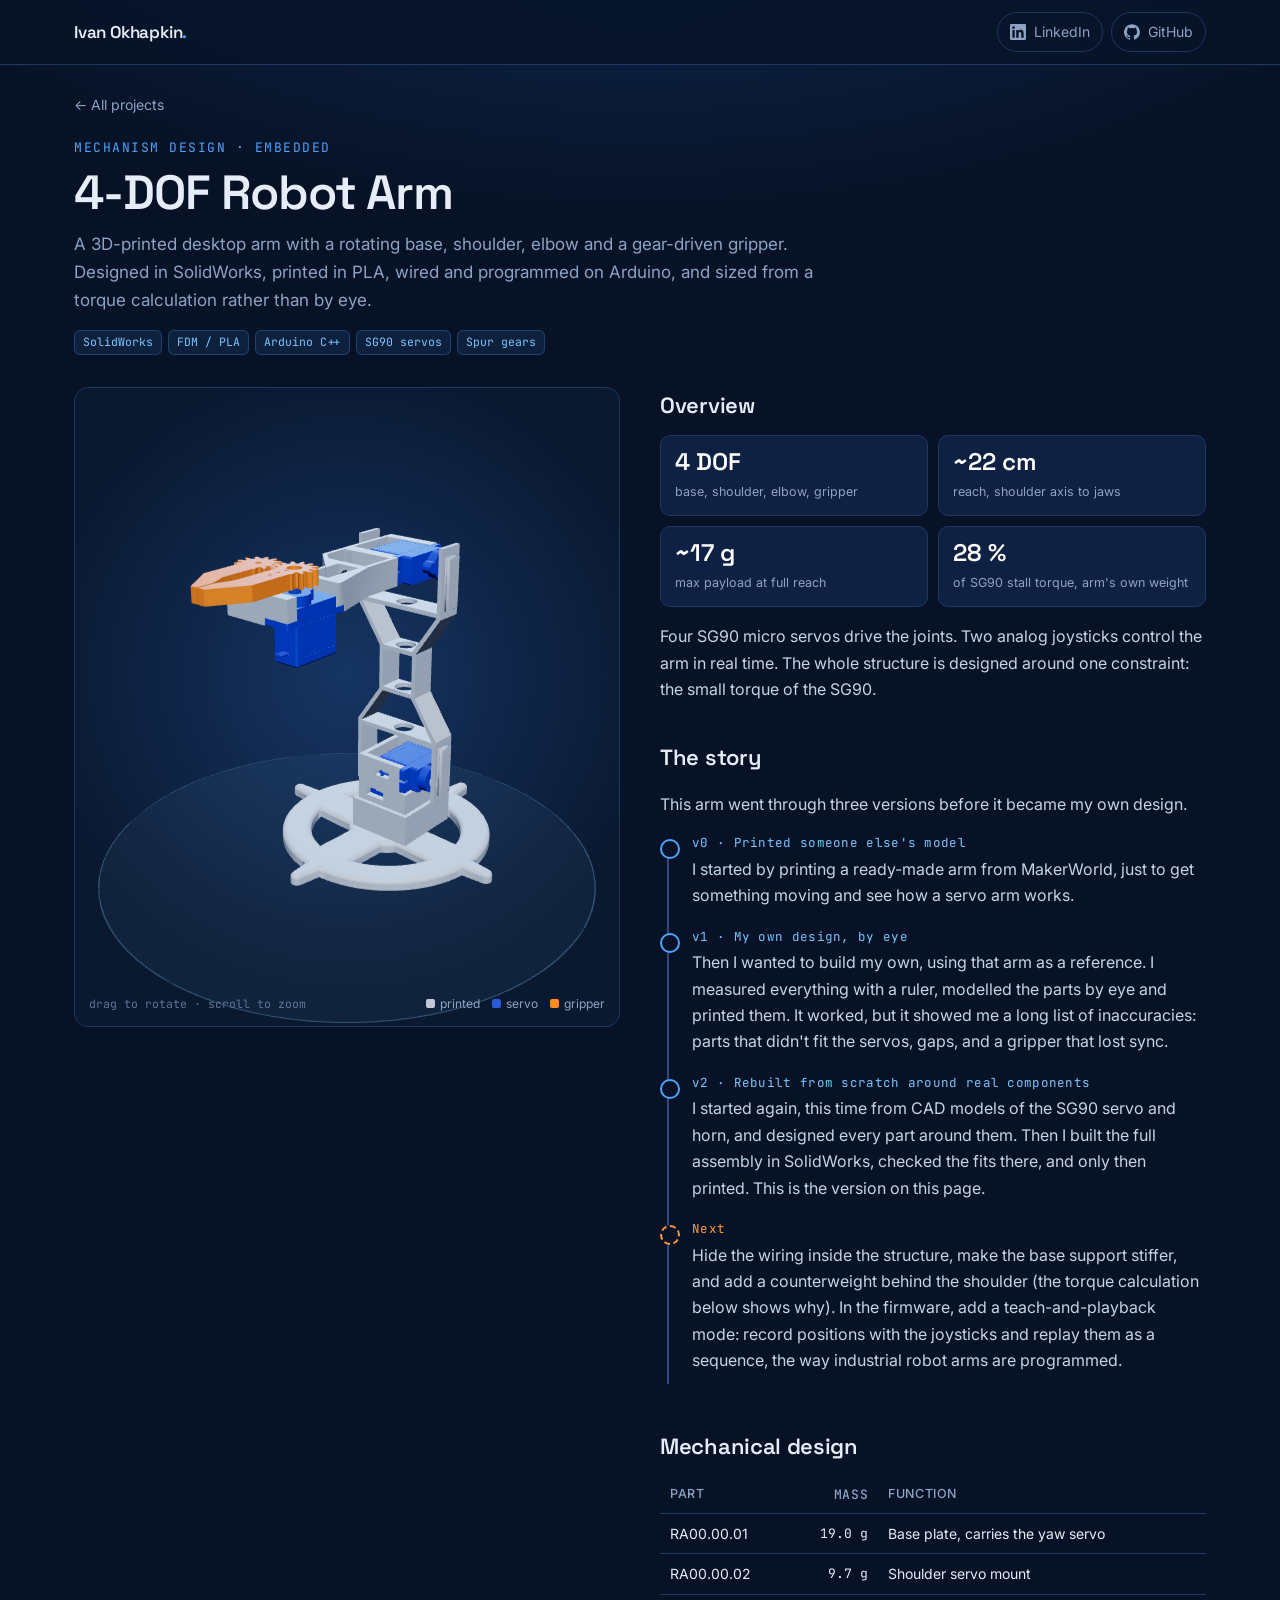
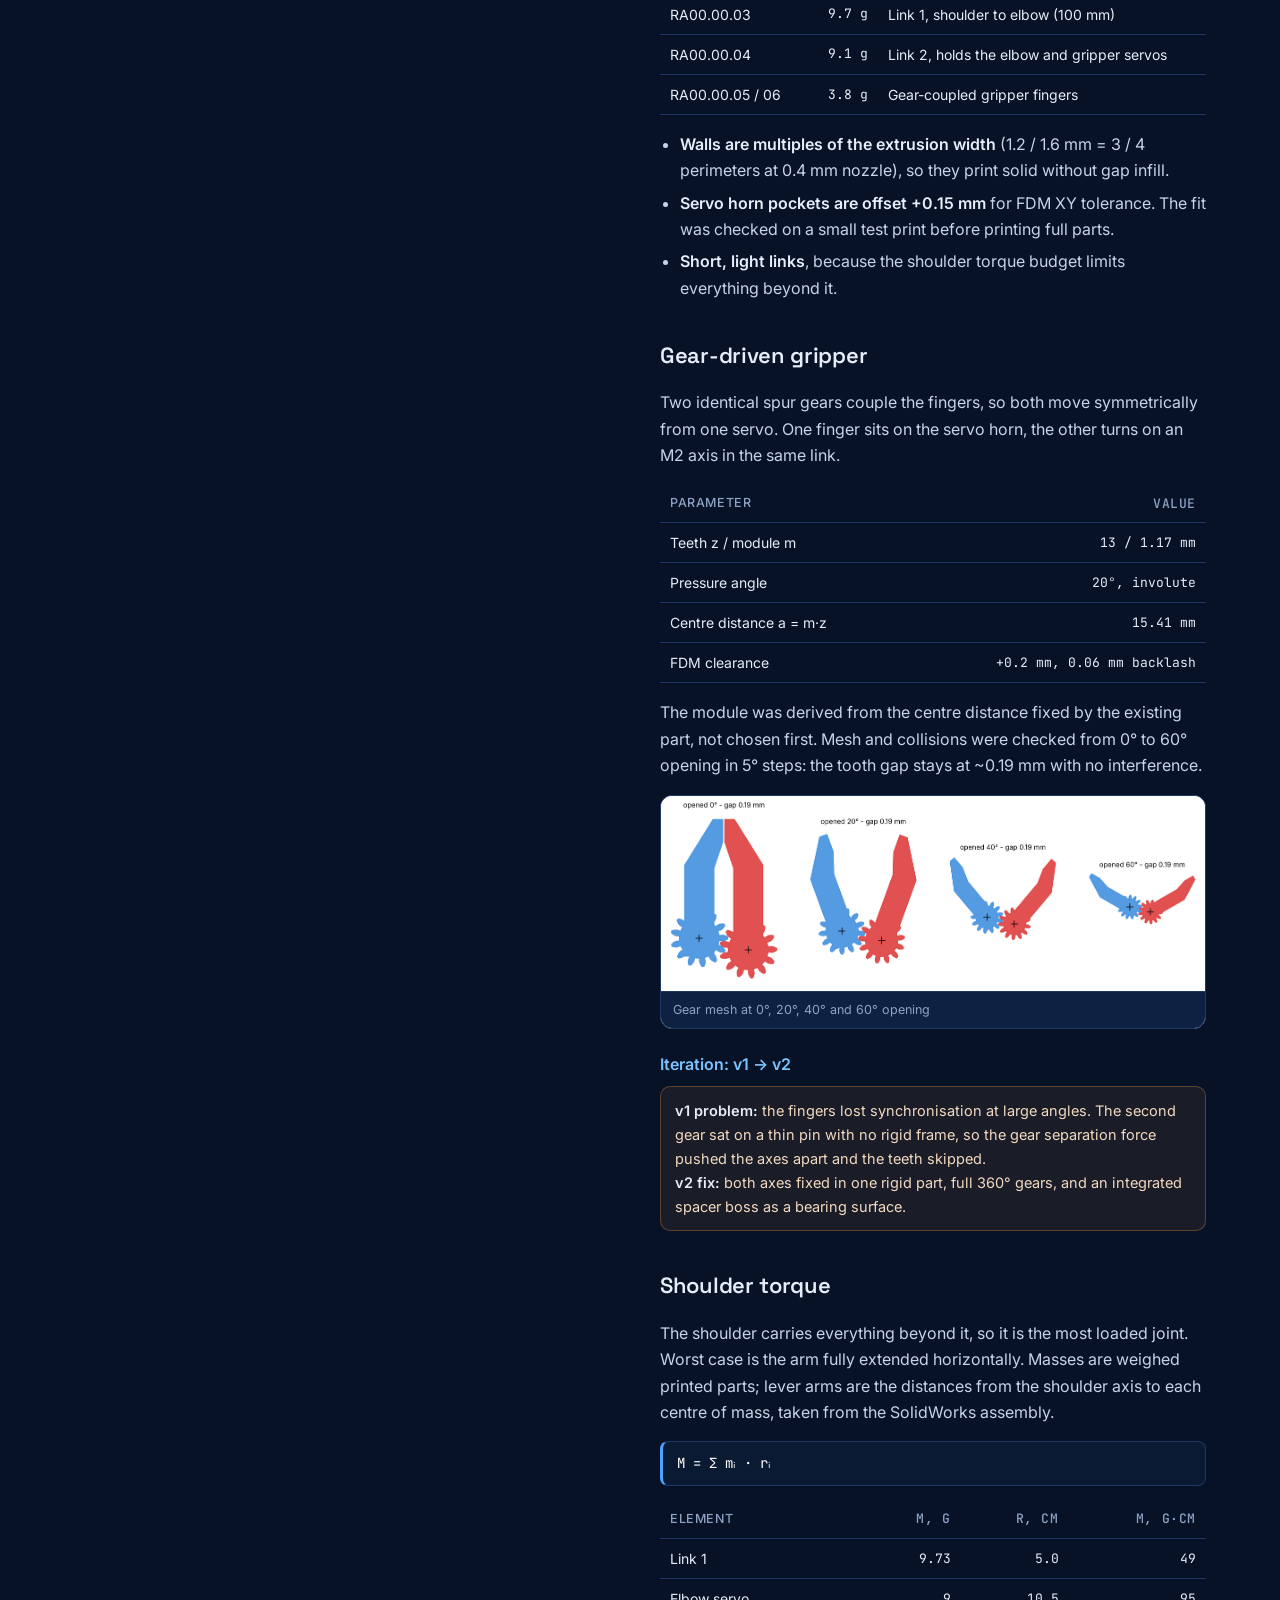
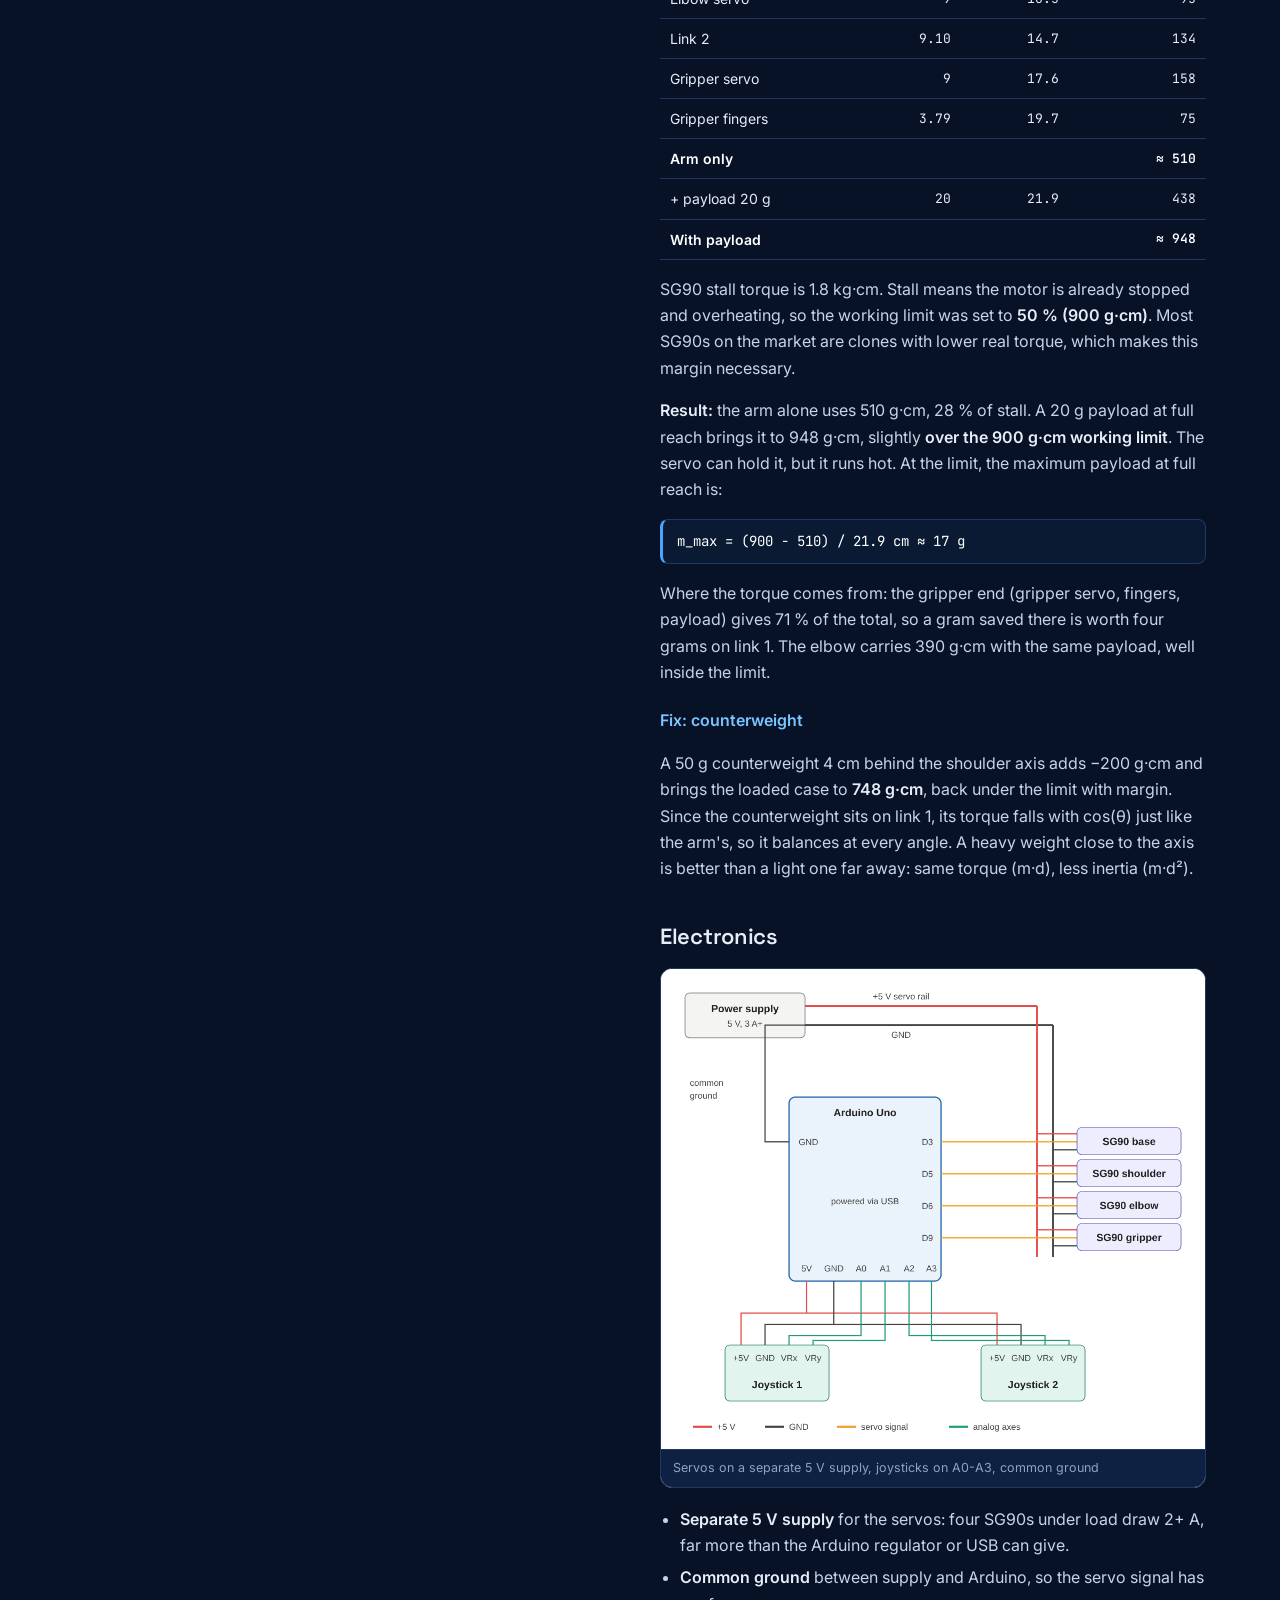
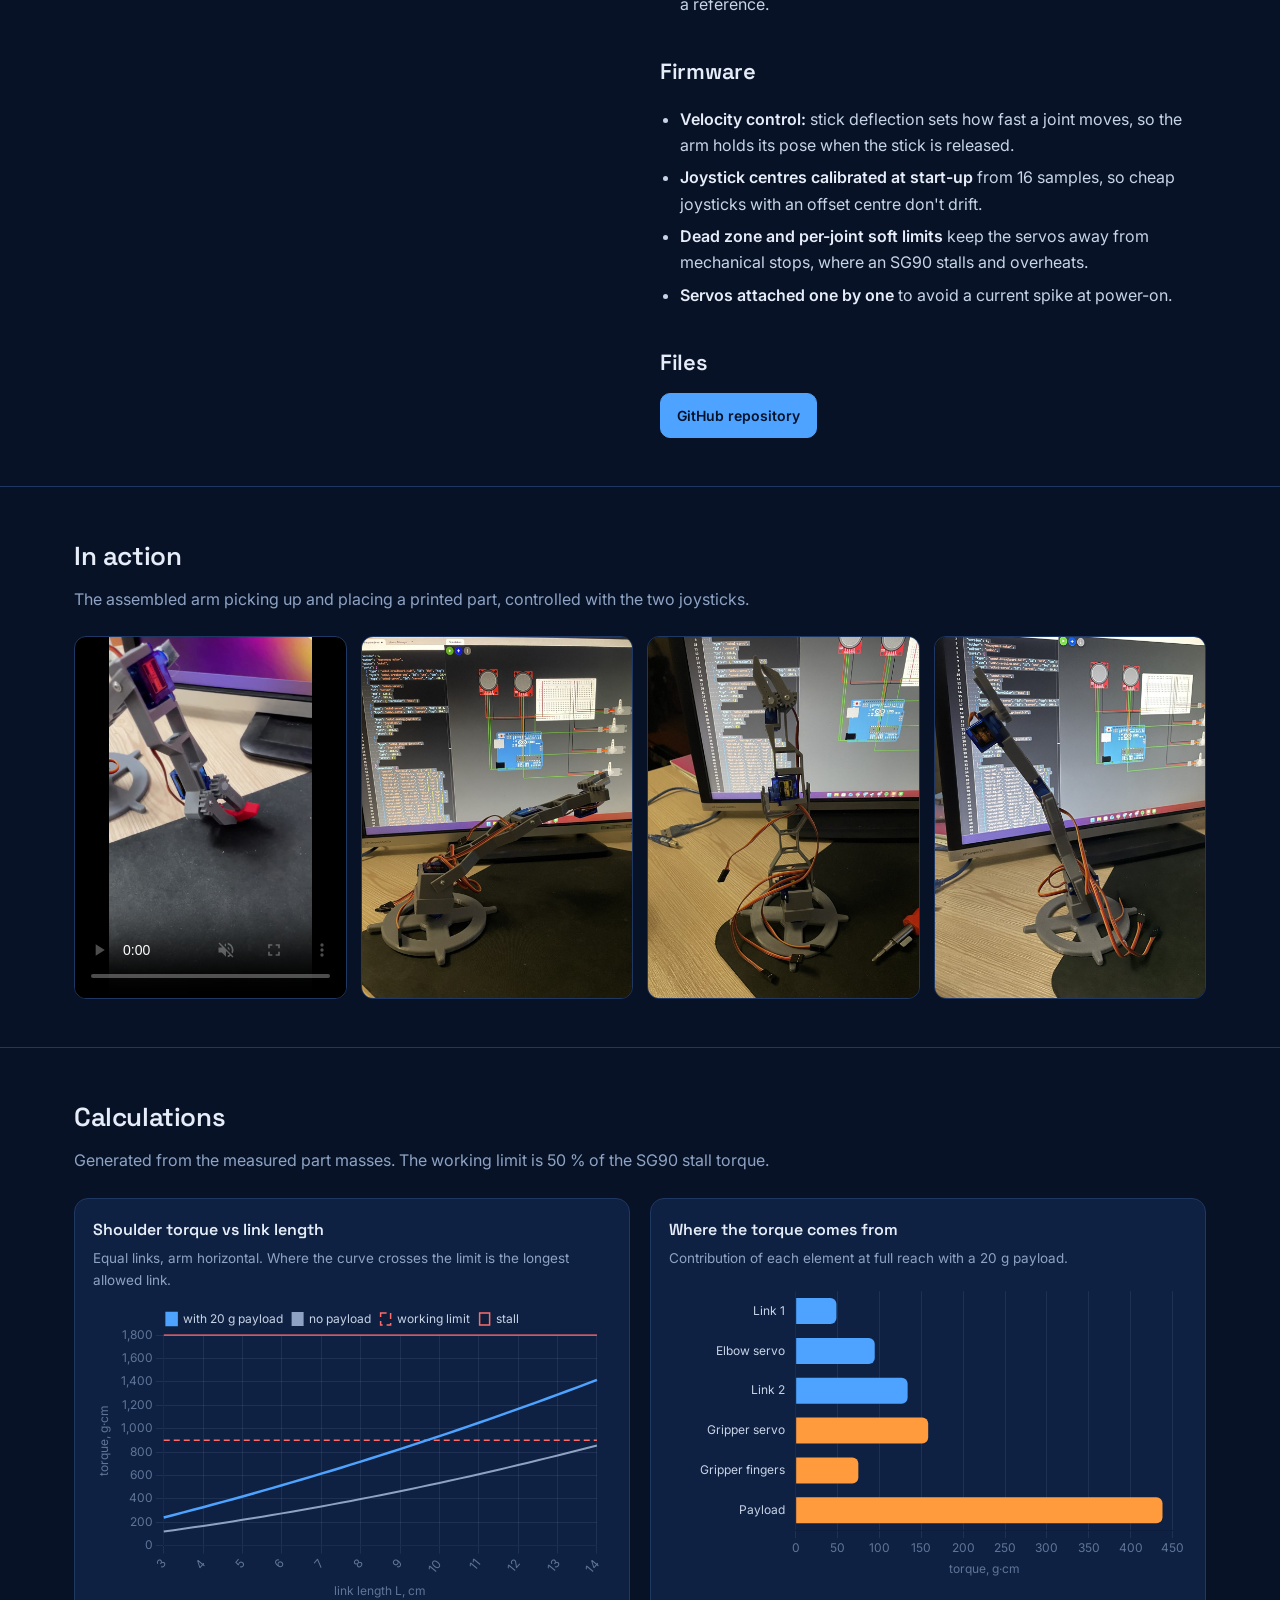
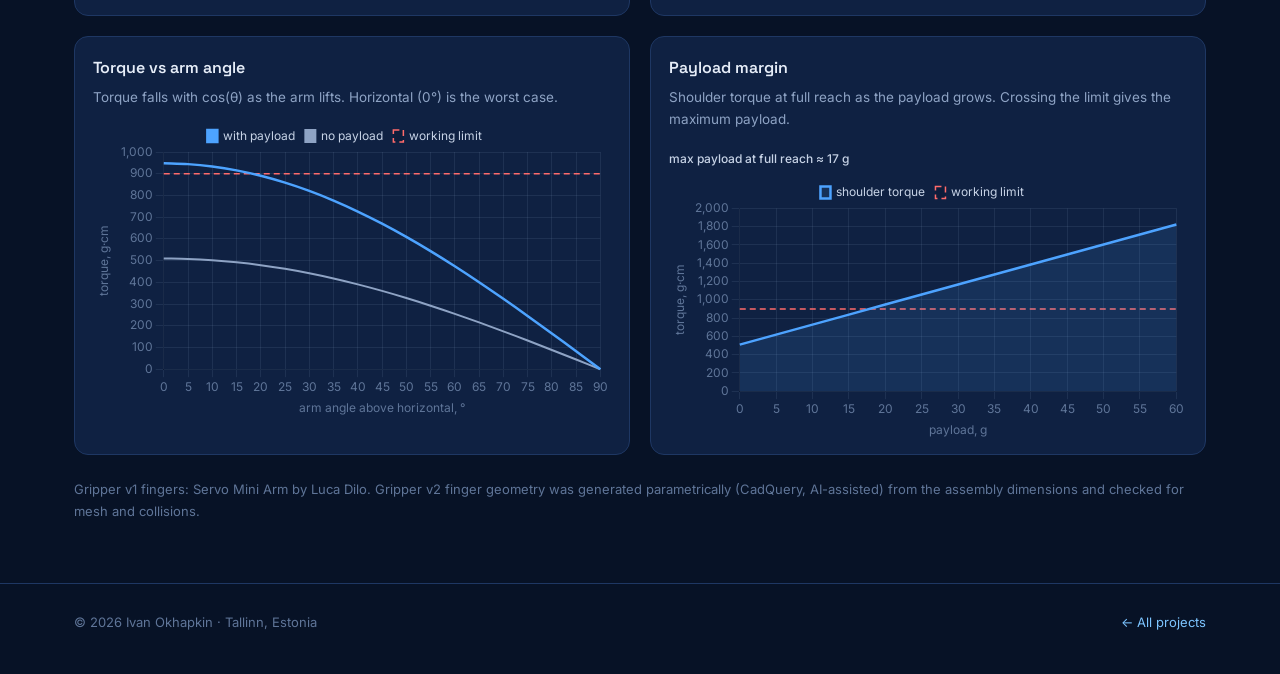
==== commit 8f3067e5: "Remove PDF buttons from robot arm page" ====
--- a/projects/robot-arm/index.html
+++ b/projects/robot-arm/index.html
@@ -133,8 +133,6 @@
         <h2>Files</h2>
         <div class="files">
           <a class="btn primary" href="https://github.com/cxvm/arduino-robot-arm" target="_blank" rel="noopener">GitHub repository</a>
-          <a class="btn" href="files/robot-arm-portfolio.pdf" target="_blank">Project sheet (PDF)</a>
-          <a class="btn" href="files/gripper-drawings.pdf" target="_blank">Gripper drawings (PDF)</a>
         </div>
       </article>
     </section>
